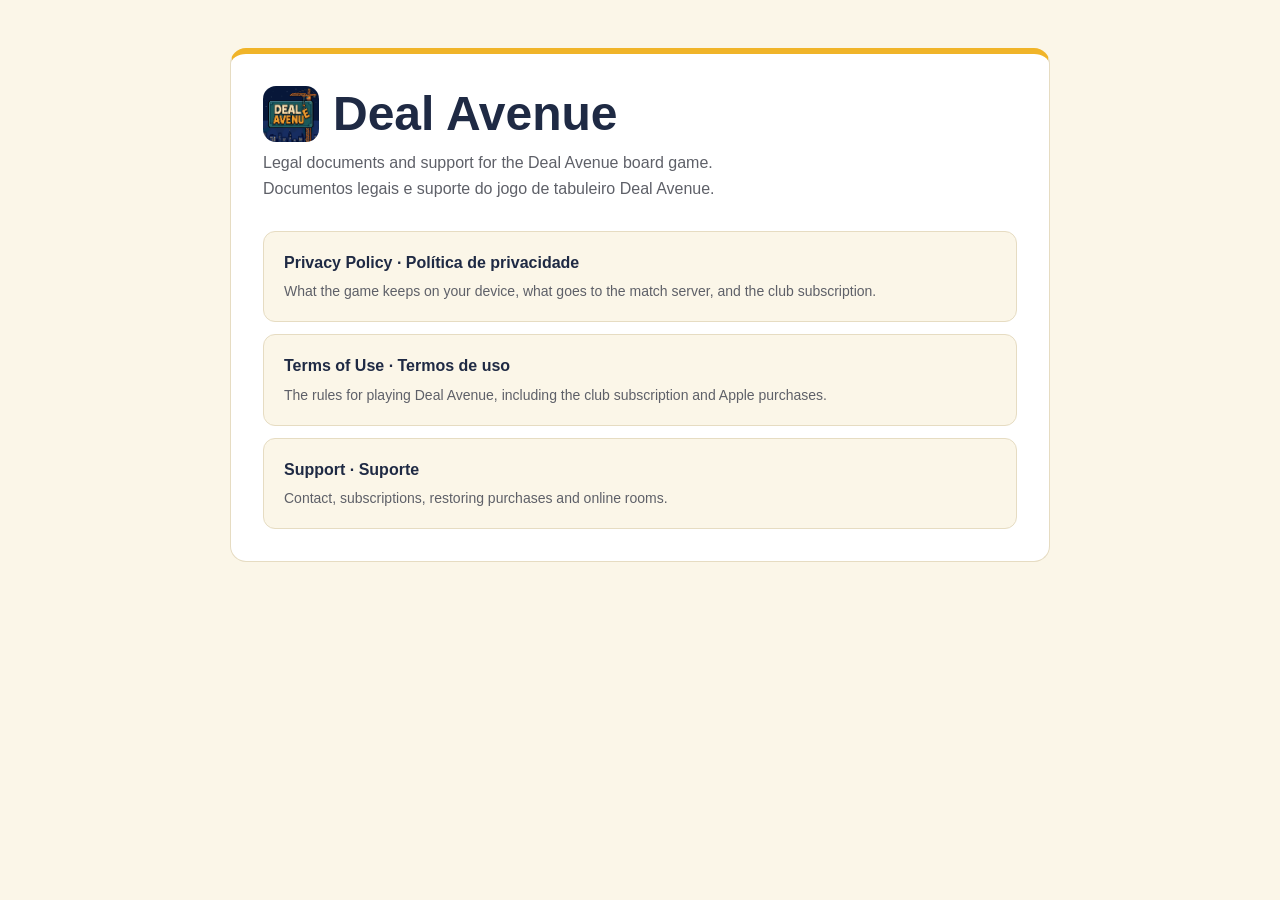
==== index.html @ 35a91177 "Páginas legais do Deal Avenue: privacidade, termos e suporte Adaptadas do thaly-legal para o jogo, e" ====
<!doctype html>
<html lang="en">
<head>
  <meta charset="utf-8">
  <meta name="viewport" content="width=device-width, initial-scale=1">
  <title>Deal Avenue Legal</title>
  <meta name="description" content="Privacy Policy, Terms of Use and Support for Deal Avenue.">
  <link rel="icon" href="icon.png">
  <link rel="stylesheet" href="style.css">
</head>
<body>
  <main>
    <section class="card">
      <div class="brand">
        <img src="icon.png" alt="">
        <h1>Deal Avenue</h1>
      </div>
      <p class="muted">Legal documents and support for the Deal Avenue board game.<br>Documentos legais e suporte do jogo de tabuleiro Deal Avenue.</p>
      <nav aria-label="Legal pages">
        <a class="link-card" href="privacy.html">
          Privacy Policy · Política de privacidade
          <span>What the game keeps on your device, what goes to the match server, and the club subscription.</span>
        </a>
        <a class="link-card" href="terms.html">
          Terms of Use · Termos de uso
          <span>The rules for playing Deal Avenue, including the club subscription and Apple purchases.</span>
        </a>
        <a class="link-card" href="support.html">
          Support · Suporte
          <span>Contact, subscriptions, restoring purchases and online rooms.</span>
        </a>
      </nav>
    </section>
  </main>
</body>
</html>
---- style.css ----
:root {
  color-scheme: light dark;
  --bg: #fbf6e8;
  --card: #ffffff;
  --ink: #1f2a44;
  --muted: #5e6068;
  --border: #e6dcc2;
  --accent: #2f496e;
  --gold: #f0b429;
}

@media (prefers-color-scheme: dark) {
  :root {
    --bg: #141a2b;
    --card: #1f2a44;
    --ink: #fbf6e8;
    --muted: #b8bccb;
    --border: #34405f;
    --accent: #f0b429;
  }
}

* {
  box-sizing: border-box;
}

body {
  margin: 0;
  background: var(--bg);
  color: var(--ink);
  font-family: -apple-system, BlinkMacSystemFont, "SF Pro Text", "Segoe UI", Roboto, sans-serif;
  line-height: 1.65;
}

main {
  width: min(820px, calc(100% - 32px));
  margin: 0 auto;
  padding: 48px 0;
}

.card {
  background: var(--card);
  border: 1px solid var(--border);
  border-top: 6px solid var(--gold);
  border-radius: 16px;
  padding: 32px;
}

@media (max-width: 520px) {
  main {
    padding: 24px 0;
  }

  .card {
    padding: 22px 18px;
  }
}

.brand {
  display: flex;
  align-items: center;
  gap: 14px;
  margin-bottom: 8px;
}

.brand img {
  width: 56px;
  height: 56px;
  border-radius: 13px;
}

h1, h2, h3 {
  line-height: 1.15;
  letter-spacing: 0;
}

h1 {
  margin: 0;
  font-size: clamp(30px, 7vw, 48px);
}

h2 {
  margin: 36px 0 10px;
  font-size: 24px;
}

h3 {
  margin: 26px 0 8px;
  font-size: 19px;
}

p, ul {
  margin: 0 0 16px;
}

a {
  color: var(--accent);
}

.muted {
  color: var(--muted);
}

.top {
  display: flex;
  flex-wrap: wrap;
  justify-content: space-between;
  gap: 8px 16px;
  margin-bottom: 18px;
}

.top a {
  text-decoration: none;
}

.lang {
  margin: 0 0 8px;
  padding: 10px 0;
  border-top: 1px solid var(--border);
  border-bottom: 1px solid var(--border);
}

hr {
  border: 0;
  border-top: 1px solid var(--border);
  margin: 40px 0 0;
}

nav {
  display: grid;
  gap: 12px;
  margin-top: 28px;
}

.link-card {
  display: block;
  padding: 18px 20px;
  border: 1px solid var(--border);
  border-radius: 12px;
  color: var(--ink);
  background: var(--bg);
  text-decoration: none;
  font-weight: 600;
}

.link-card span {
  display: block;
  color: var(--muted);
  font-size: 14px;
  font-weight: 400;
  margin-top: 4px;
}
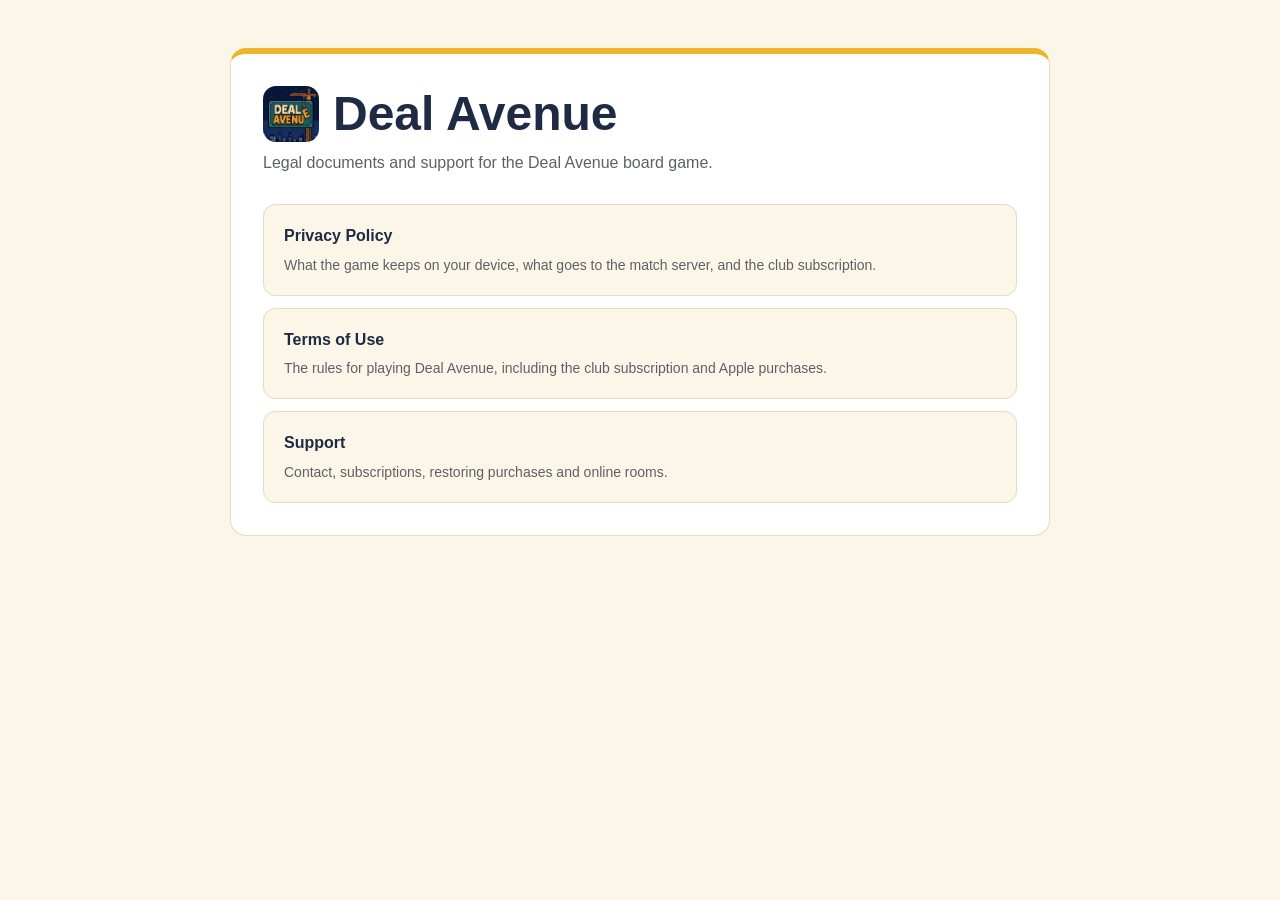
==== commit 29445501: "Só em inglês; clube semanal, mensal ou anual, sem vitalício Co-Authored-By: Claude Opus 5.5 <noreply" ====
--- a/index.html
+++ b/index.html
@@ -15,18 +15,18 @@
         <img src="icon.png" alt="">
         <h1>Deal Avenue</h1>
       </div>
-      <p class="muted">Legal documents and support for the Deal Avenue board game.<br>Documentos legais e suporte do jogo de tabuleiro Deal Avenue.</p>
+      <p class="muted">Legal documents and support for the Deal Avenue board game.</p>
       <nav aria-label="Legal pages">
         <a class="link-card" href="privacy.html">
-          Privacy Policy · Política de privacidade
+          Privacy Policy
           <span>What the game keeps on your device, what goes to the match server, and the club subscription.</span>
         </a>
         <a class="link-card" href="terms.html">
-          Terms of Use · Termos de uso
+          Terms of Use
           <span>The rules for playing Deal Avenue, including the club subscription and Apple purchases.</span>
         </a>
         <a class="link-card" href="support.html">
-          Support · Suporte
+          Support
           <span>Contact, subscriptions, restoring purchases and online rooms.</span>
         </a>
       </nav>
